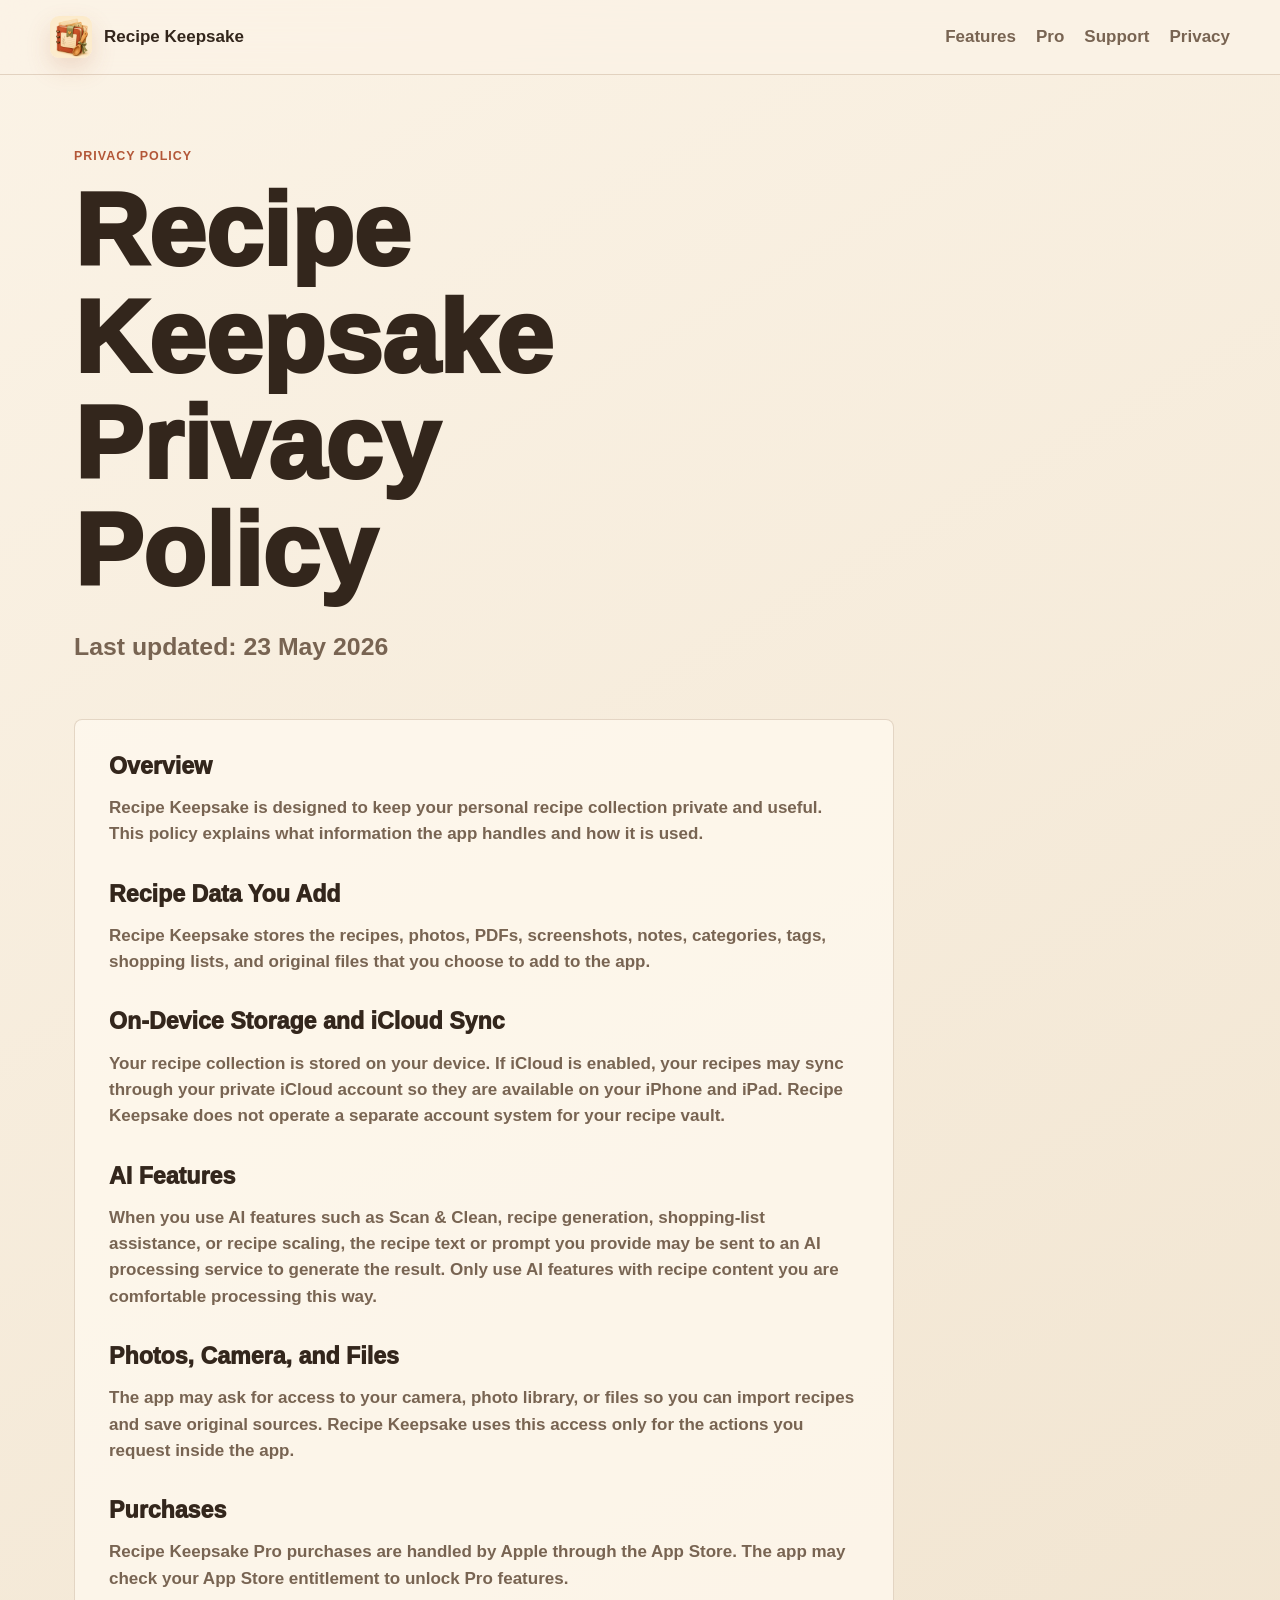
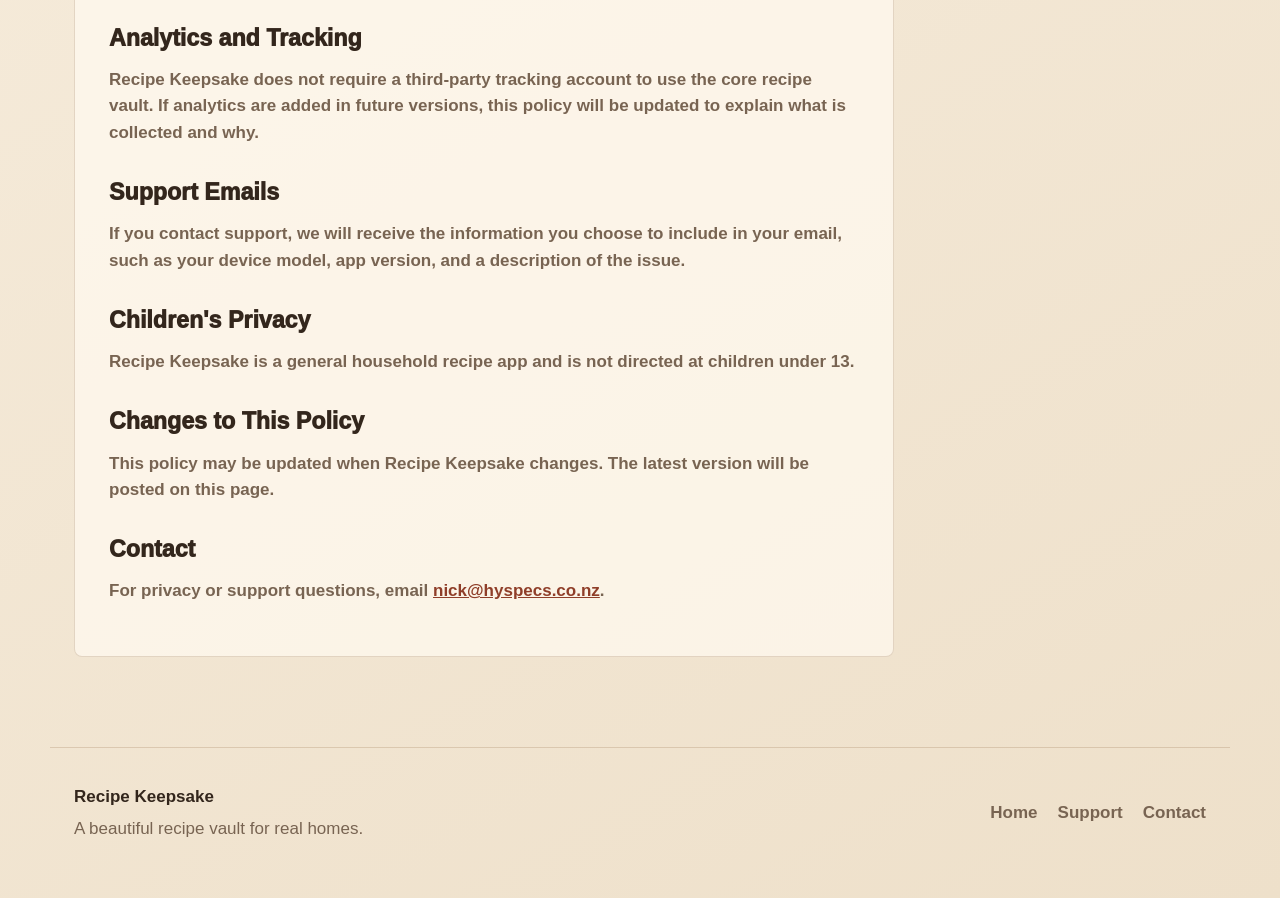
==== privacy.html @ 939016c6 "Build Recipe Keepsake marketing site" ====
<!doctype html>
<html lang="en">
<head>
  <meta charset="utf-8">
  <meta name="viewport" content="width=device-width, initial-scale=1">
  <title>Privacy Policy | Recipe Keepsake</title>
  <meta name="description" content="Privacy policy for Recipe Keepsake.">
  <link rel="icon" href="assets/icons/app-icon.png">
  <link rel="stylesheet" href="styles.css">
</head>
<body>
  <header class="site-header">
    <a class="brand" href="index.html"><img src="assets/icons/app-icon.png" alt=""><span>Recipe Keepsake</span></a>
    <nav aria-label="Main navigation">
      <a href="index.html#features">Features</a>
      <a href="index.html#pro">Pro</a>
      <a href="support.html">Support</a>
      <a href="privacy.html">Privacy</a>
    </nav>
  </header>

  <main class="page policy">
    <section class="page-hero">
      <p class="eyebrow">Privacy Policy</p>
      <h1>Recipe Keepsake Privacy Policy</h1>
      <p class="lede">Last updated: 23 May 2026</p>
    </section>

    <section class="policy-body">
      <h2>Overview</h2>
      <p>Recipe Keepsake is designed to keep your personal recipe collection private and useful. This policy explains what information the app handles and how it is used.</p>

      <h2>Recipe Data You Add</h2>
      <p>Recipe Keepsake stores the recipes, photos, PDFs, screenshots, notes, categories, tags, shopping lists, and original files that you choose to add to the app.</p>

      <h2>On-Device Storage and iCloud Sync</h2>
      <p>Your recipe collection is stored on your device. If iCloud is enabled, your recipes may sync through your private iCloud account so they are available on your iPhone and iPad. Recipe Keepsake does not operate a separate account system for your recipe vault.</p>

      <h2>AI Features</h2>
      <p>When you use AI features such as Scan & Clean, recipe generation, shopping-list assistance, or recipe scaling, the recipe text or prompt you provide may be sent to an AI processing service to generate the result. Only use AI features with recipe content you are comfortable processing this way.</p>

      <h2>Photos, Camera, and Files</h2>
      <p>The app may ask for access to your camera, photo library, or files so you can import recipes and save original sources. Recipe Keepsake uses this access only for the actions you request inside the app.</p>

      <h2>Purchases</h2>
      <p>Recipe Keepsake Pro purchases are handled by Apple through the App Store. The app may check your App Store entitlement to unlock Pro features.</p>

      <h2>Analytics and Tracking</h2>
      <p>Recipe Keepsake does not require a third-party tracking account to use the core recipe vault. If analytics are added in future versions, this policy will be updated to explain what is collected and why.</p>

      <h2>Support Emails</h2>
      <p>If you contact support, we will receive the information you choose to include in your email, such as your device model, app version, and a description of the issue.</p>

      <h2>Children's Privacy</h2>
      <p>Recipe Keepsake is a general household recipe app and is not directed at children under 13.</p>

      <h2>Changes to This Policy</h2>
      <p>This policy may be updated when Recipe Keepsake changes. The latest version will be posted on this page.</p>

      <h2>Contact</h2>
      <p>For privacy or support questions, email <a href="mailto:nick@hyspecs.co.nz?subject=Recipe%20Keepsake%20Privacy">nick@hyspecs.co.nz</a>.</p>
    </section>
  </main>

  <footer class="site-footer">
    <div><strong>Recipe Keepsake</strong><p>A beautiful recipe vault for real homes.</p></div>
    <nav><a href="index.html">Home</a><a href="support.html">Support</a><a href="mailto:nick@hyspecs.co.nz?subject=Recipe%20Keepsake%20Privacy">Contact</a></nav>
  </footer>
</body>
</html>
---- styles.css ----
:root {
  --bg: #fbf3e6;
  --bg-2: #eee0ca;
  --surface: #fffaf0;
  --paper: #f8eccc;
  --ink: #33261c;
  --muted: #786452;
  --terra: #b35738;
  --terra-dark: #8f3e29;
  --sage: #617a5c;
  --line: rgba(148, 109, 72, 0.24);
  --shadow: rgba(64, 41, 24, 0.16);
  --max: 1180px;
}

* {
  box-sizing: border-box;
}

html {
  scroll-behavior: smooth;
}

body {
  margin: 0;
  background: linear-gradient(150deg, var(--bg), var(--bg-2));
  color: var(--ink);
  font-family: -apple-system, BlinkMacSystemFont, "SF Pro Text", "Segoe UI", sans-serif;
  font-size: 17px;
  line-height: 1.55;
  overflow-x: hidden;
}

img {
  display: block;
  max-width: 100%;
}

a {
  color: inherit;
}

.site-header {
  position: sticky;
  top: 0;
  z-index: 20;
  display: flex;
  align-items: center;
  justify-content: space-between;
  gap: 24px;
  padding: 16px max(24px, calc((100vw - var(--max)) / 2));
  background: rgba(251, 243, 230, 0.86);
  border-bottom: 1px solid var(--line);
  backdrop-filter: blur(18px);
}

.brand {
  display: inline-flex;
  align-items: center;
  gap: 12px;
  font-weight: 850;
  text-decoration: none;
}

.brand img {
  width: 42px;
  height: 42px;
  border-radius: 9px;
  box-shadow: 0 10px 24px rgba(179, 87, 56, 0.18);
}

.site-header nav,
.site-footer nav {
  display: flex;
  align-items: center;
  gap: 20px;
  flex-wrap: wrap;
}

.site-header nav a,
.site-footer nav a {
  color: var(--muted);
  font-weight: 750;
  text-decoration: none;
}

.site-header nav a:hover,
.site-footer nav a:hover {
  color: var(--terra);
}

.hero {
  display: grid;
  grid-template-columns: minmax(0, 0.95fr) minmax(420px, 1.05fr);
  align-items: center;
  gap: 32px;
  max-width: var(--max);
  min-height: 780px;
  margin: 0 auto;
  padding: 48px 24px;
}

.hero-copy {
  width: min(620px, calc(100vw - 48px));
  max-width: 620px;
}

.eyebrow {
  margin: 0 0 12px;
  color: var(--terra);
  font-size: 0.78rem;
  font-weight: 900;
  letter-spacing: 0.08em;
  text-transform: uppercase;
}

h1,
h2,
h3 {
  margin: 0;
  line-height: 1.04;
  letter-spacing: 0;
}

h1 {
  max-width: 650px;
  font-size: clamp(3.6rem, 8vw, 6.7rem);
  font-weight: 950;
}

h2 {
  font-size: clamp(2.2rem, 4vw, 4.2rem);
  font-weight: 930;
}

h3 {
  font-size: 1.25rem;
  font-weight: 900;
}

.lede {
  max-width: 640px;
  margin: 24px 0 0;
  color: var(--muted);
  font-size: clamp(1.2rem, 2.1vw, 1.55rem);
  font-weight: 650;
}

.hero-actions {
  display: flex;
  gap: 12px;
  flex-wrap: wrap;
  margin-top: 32px;
  max-width: 100%;
}

.button {
  display: inline-flex;
  align-items: center;
  justify-content: center;
  max-width: 100%;
  min-height: 52px;
  padding: 0 22px;
  border-radius: 8px;
  font-weight: 850;
  text-decoration: none;
}

.button.primary {
  background: var(--terra);
  color: #fff;
  box-shadow: 0 18px 34px rgba(179, 87, 56, 0.22);
}

.button.secondary {
  background: rgba(255, 250, 240, 0.7);
  border: 1px solid var(--line);
  color: var(--terra-dark);
}

.fine-print {
  margin: 18px 0 0;
  color: var(--muted);
  font-size: 0.96rem;
  font-weight: 650;
}

.hero-art {
  position: relative;
  min-height: 690px;
}

.phone-shot {
  position: absolute;
  width: min(420px, 44vw);
  border-radius: 36px;
  box-shadow: 0 32px 80px var(--shadow);
}

.main-shot {
  right: 140px;
  top: 0;
  transform: rotate(-2deg);
}

.side-shot {
  right: 0;
  top: 112px;
  transform: rotate(3deg);
}

.trust-strip {
  display: grid;
  grid-template-columns: repeat(3, 1fr);
  gap: 1px;
  max-width: var(--max);
  margin: 0 auto 28px;
  padding: 0 24px;
}

.trust-strip div {
  min-height: 120px;
  padding: 24px;
  background: rgba(255, 250, 240, 0.7);
  border: 1px solid var(--line);
}

.trust-strip strong,
.trust-strip span {
  display: block;
}

.trust-strip strong {
  font-size: 1.1rem;
  font-weight: 900;
}

.trust-strip span {
  margin-top: 6px;
  color: var(--muted);
  font-weight: 650;
}

.section {
  max-width: var(--max);
  margin: 0 auto;
  padding: 90px 24px;
}

.split {
  display: grid;
  grid-template-columns: 0.72fr 1.28fr;
  gap: 52px;
}

.split > div > p:not(.eyebrow),
.showcase-copy p,
.pro-copy p,
.privacy-callout p {
  color: var(--muted);
  font-size: 1.12rem;
  font-weight: 620;
}

.feature-grid {
  display: grid;
  grid-template-columns: repeat(2, 1fr);
  gap: 14px;
}

.feature-grid article,
.support-grid article {
  min-height: 190px;
  padding: 24px;
  background: rgba(255, 250, 240, 0.72);
  border: 1px solid var(--line);
  border-radius: 8px;
  box-shadow: 0 12px 28px rgba(64, 41, 24, 0.08);
}

.feature-grid p,
.support-grid p {
  margin: 10px 0 0;
  color: var(--muted);
  font-weight: 620;
}

.icon {
  display: grid;
  width: 46px;
  height: 46px;
  margin-bottom: 18px;
  place-items: center;
  background: rgba(196, 206, 169, 0.3);
  border-radius: 8px;
}

.showcase {
  max-width: var(--max);
  margin: 0 auto;
  padding: 70px 24px 36px;
}

.showcase-copy {
  max-width: 720px;
  margin-bottom: 28px;
}

.showcase img {
  width: 100%;
  border-radius: 8px;
  box-shadow: 0 30px 80px rgba(64, 41, 24, 0.18);
}

.pro-section {
  display: grid;
  grid-template-columns: 0.95fr 1.05fr;
  align-items: center;
  gap: 48px;
}

.check-list {
  display: grid;
  gap: 12px;
  margin: 26px 0 0;
  padding: 0;
  list-style: none;
}

.check-list li {
  position: relative;
  padding-left: 30px;
  color: var(--muted);
  font-weight: 750;
}

.check-list li::before {
  position: absolute;
  left: 0;
  color: var(--sage);
  content: "✓";
  font-weight: 950;
}

.stacked-shots {
  display: grid;
  grid-template-columns: 1fr 1fr;
  gap: 18px;
  align-items: center;
}

.stacked-shots img {
  border-radius: 30px;
  box-shadow: 0 24px 60px rgba(64, 41, 24, 0.16);
}

.stacked-shots img:first-child {
  transform: translateY(32px);
}

.privacy-callout {
  display: flex;
  align-items: center;
  justify-content: space-between;
  gap: 28px;
  margin-bottom: 40px;
  background: rgba(255, 250, 240, 0.66);
  border: 1px solid var(--line);
  border-radius: 8px;
}

.privacy-callout div {
  max-width: 780px;
}

.site-footer {
  display: flex;
  justify-content: space-between;
  gap: 24px;
  max-width: var(--max);
  margin: 0 auto;
  padding: 36px 24px 56px;
  border-top: 1px solid var(--line);
}

.site-footer p {
  margin: 6px 0 0;
  color: var(--muted);
}

.page {
  max-width: var(--max);
  margin: 0 auto;
  padding: 72px 24px 90px;
}

.page-hero {
  max-width: 760px;
}

.page-hero .button {
  margin-top: 28px;
}

.support-grid {
  display: grid;
  grid-template-columns: repeat(3, 1fr);
  gap: 14px;
  margin-top: 56px;
}

.policy-body {
  max-width: 820px;
  margin-top: 52px;
  padding: 34px;
  background: rgba(255, 250, 240, 0.72);
  border: 1px solid var(--line);
  border-radius: 8px;
}

.policy-body h2 {
  margin-top: 34px;
  font-size: 1.45rem;
}

.policy-body h2:first-child {
  margin-top: 0;
}

.policy-body p {
  color: var(--muted);
  font-weight: 620;
}

.policy-body a {
  color: var(--terra-dark);
  font-weight: 800;
}

@media (max-width: 980px) {
  .hero,
  .split,
  .pro-section {
    grid-template-columns: minmax(0, 1fr);
  }

  .hero {
    min-height: auto;
  }

  .hero-art {
    display: flex;
    justify-content: center;
    min-height: 0;
    margin-top: 34px;
  }

  .phone-shot {
    position: static;
    width: min(76vw, 420px);
    transform: none;
  }

  .side-shot {
    display: none;
  }

  .support-grid {
    grid-template-columns: repeat(2, 1fr);
  }
}

@media (max-width: 720px) {
  body {
    font-size: 16px;
  }

  .site-header,
  .site-footer,
  .privacy-callout {
    align-items: flex-start;
    flex-direction: column;
  }

  .site-header nav {
    gap: 14px;
  }

  h1 {
    font-size: clamp(3rem, 15vw, 3.45rem);
  }

  .hero {
    padding-top: 42px;
    overflow: hidden;
    width: 100%;
    grid-template-columns: minmax(0, 1fr);
  }

  .hero-copy,
  .hero-art,
  .page-hero,
  .showcase-copy,
  .pro-copy,
  .privacy-callout div {
    max-width: 100%;
    min-width: 0;
  }

  .lede,
  .fine-print,
  .hero-copy p {
    max-width: 100%;
    overflow-wrap: break-word;
  }

  .hero-art {
    display: flex;
    justify-content: center;
    min-height: 0;
    margin-top: 30px;
  }

  .phone-shot {
    position: static;
    width: min(86vw, 340px);
    border-radius: 24px;
    transform: none;
  }

  .main-shot {
    left: auto;
  }

  .side-shot {
    display: none;
  }

  .hero-actions {
    align-items: stretch;
    flex-direction: column;
  }

  .button {
    width: 100%;
  }

  .trust-strip,
  .feature-grid,
  .support-grid,
  .stacked-shots {
    grid-template-columns: 1fr;
  }

  .section {
    padding: 62px 24px;
  }
}
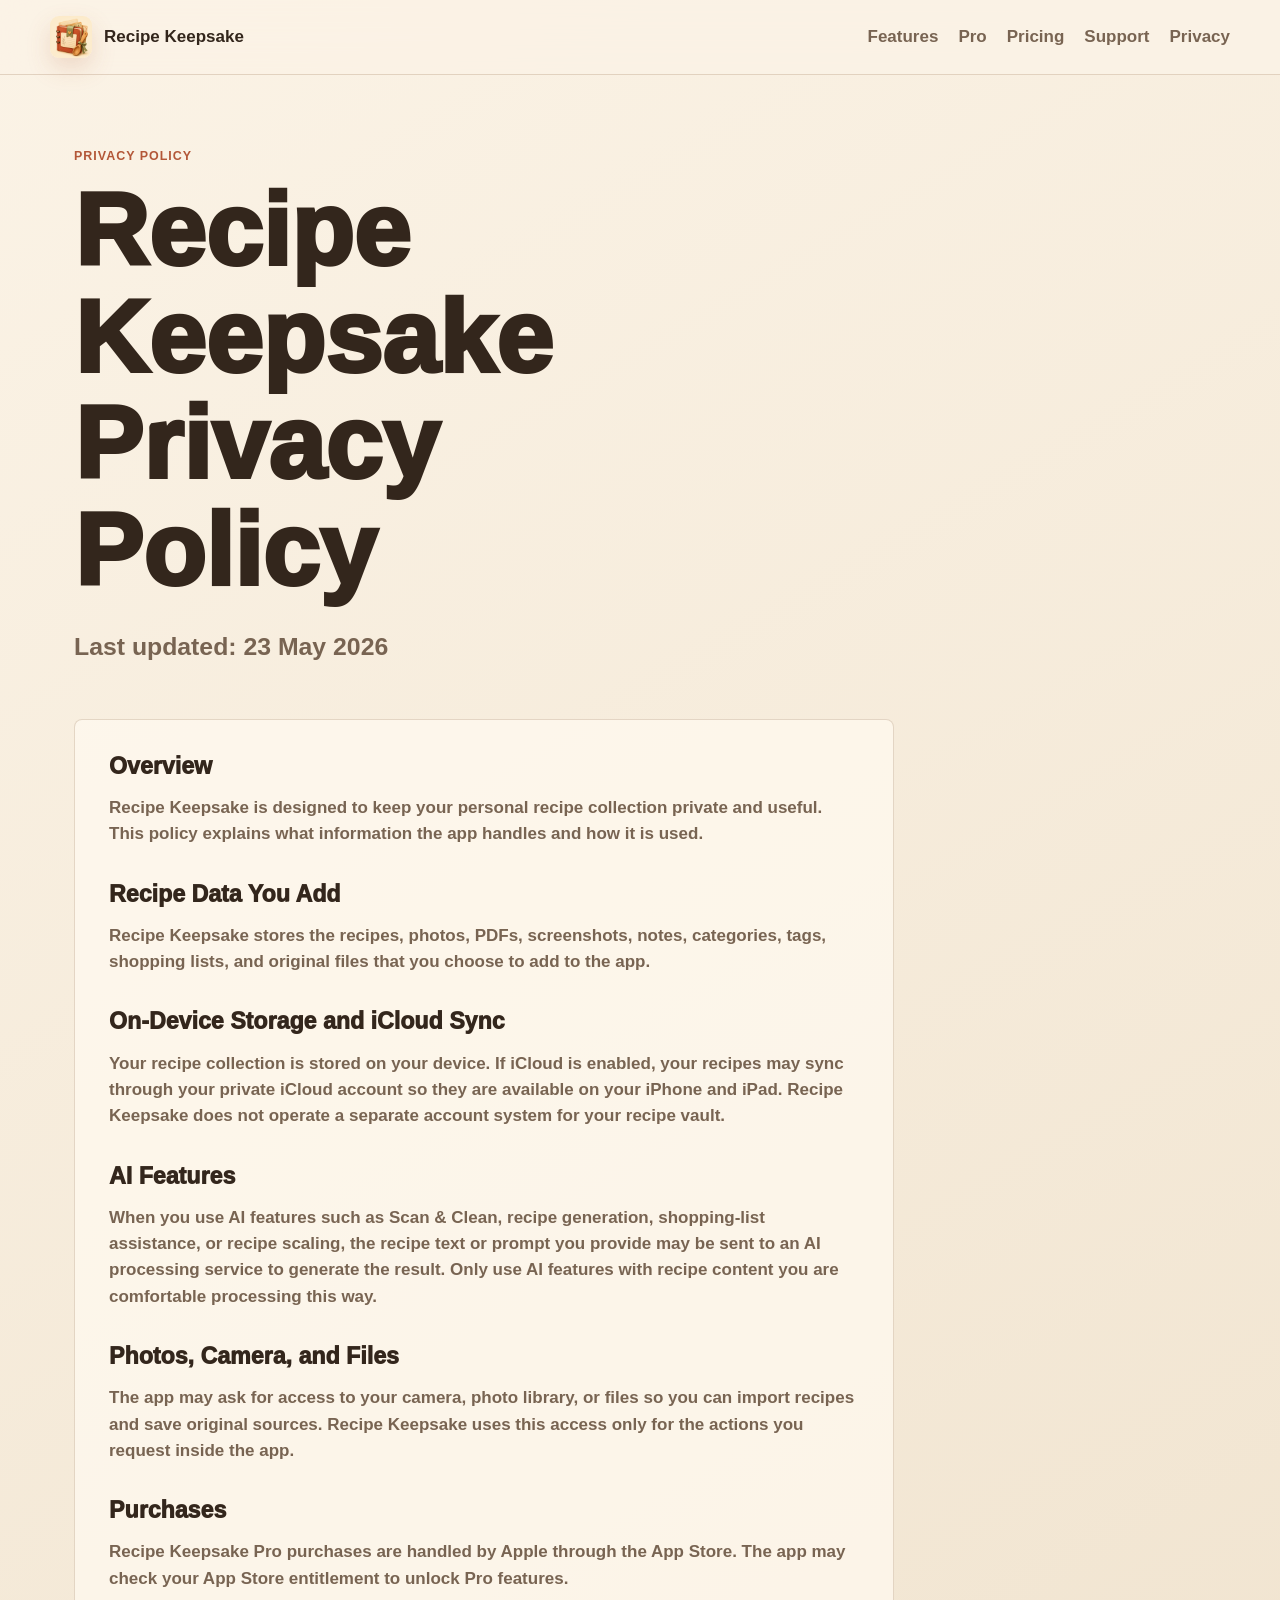
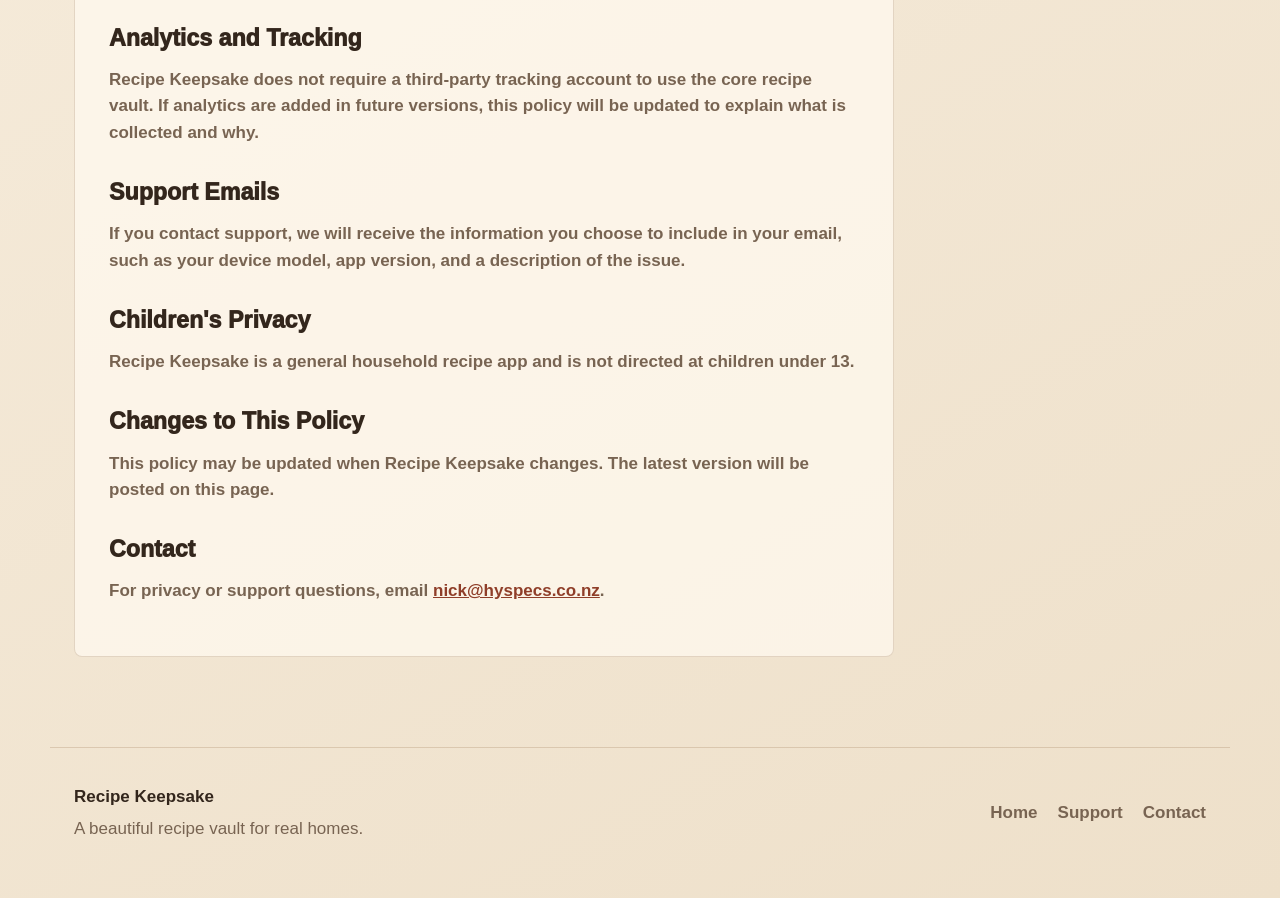
==== commit ce1eb4d3: "Add Pricing nav link, canonical URLs, and og:url to all pages - Add Pricing link to header nav on al" ====
--- a/privacy.html
+++ b/privacy.html
@@ -5,6 +5,8 @@
   <meta name="viewport" content="width=device-width, initial-scale=1">
   <title>Privacy Policy | Recipe Keepsake</title>
   <meta name="description" content="Privacy policy for Recipe Keepsake.">
+  <meta property="og:url" content="https://nhcottier.github.io/RecipeKeepsake/privacy.html">
+  <link rel="canonical" href="https://nhcottier.github.io/RecipeKeepsake/privacy.html">
   <link rel="icon" href="assets/icons/app-icon.png">
   <link rel="stylesheet" href="styles.css">
 </head>
@@ -14,6 +16,7 @@
     <nav aria-label="Main navigation">
       <a href="index.html#features">Features</a>
       <a href="index.html#pro">Pro</a>
+      <a href="index.html#pricing">Pricing</a>
       <a href="support.html">Support</a>
       <a href="privacy.html">Privacy</a>
     </nav>
--- a/styles.css
+++ b/styles.css
@@ -91,18 +91,22 @@
 
 .hero {
   display: grid;
-  grid-template-columns: minmax(0, 0.95fr) minmax(420px, 1.05fr);
+  grid-template-columns: minmax(0, 0.96fr) minmax(0, 1.04fr);
   align-items: center;
-  gap: 32px;
+  gap: 64px;
   max-width: var(--max);
   min-height: 780px;
   margin: 0 auto;
   padding: 48px 24px;
+  overflow: hidden;
 }
 
 .hero-copy {
   width: min(620px, calc(100vw - 48px));
   max-width: 620px;
+  min-width: 0;
+  position: relative;
+  z-index: 2;
 }
 
 .eyebrow {
@@ -187,18 +191,22 @@
 
 .hero-art {
   position: relative;
+  justify-self: end;
+  width: min(100%, 560px);
   min-height: 690px;
+  min-width: 0;
+  z-index: 1;
 }
 
 .phone-shot {
   position: absolute;
-  width: min(420px, 44vw);
+  width: clamp(300px, 27vw, 390px);
   border-radius: 36px;
   box-shadow: 0 32px 80px var(--shadow);
 }
 
 .main-shot {
-  right: 140px;
+  right: 148px;
   top: 0;
   transform: rotate(-2deg);
 }
@@ -314,9 +322,21 @@
 
 .pro-section {
   display: grid;
-  grid-template-columns: 0.95fr 1.05fr;
+  grid-template-columns: minmax(0, 0.98fr) minmax(0, 0.82fr);
   align-items: center;
-  gap: 48px;
+  gap: 72px;
+  overflow: hidden;
+}
+
+.pro-section h2 {
+  font-size: clamp(2.35rem, 5vw, 5.35rem);
+  max-width: 760px;
+}
+
+.pro-copy {
+  min-width: 0;
+  position: relative;
+  z-index: 2;
 }
 
 .check-list {
@@ -347,9 +367,14 @@
   grid-template-columns: 1fr 1fr;
   gap: 18px;
   align-items: center;
+  justify-items: end;
+  min-width: 0;
+  position: relative;
+  z-index: 1;
 }
 
 .stacked-shots img {
+  width: min(100%, 320px);
   border-radius: 30px;
   box-shadow: 0 24px 60px rgba(64, 41, 24, 0.16);
 }
@@ -437,6 +462,127 @@
   font-weight: 800;
 }
 
+/* Pricing section */
+.pricing-section {
+  margin-bottom: 0;
+}
+
+.pricing-header-copy {
+  max-width: 640px;
+  margin-bottom: 48px;
+}
+
+.pricing-header-copy p:not(.eyebrow) {
+  color: var(--muted);
+  font-size: 1.12rem;
+  font-weight: 620;
+  margin: 16px 0 0;
+}
+
+.pricing-grid {
+  display: grid;
+  grid-template-columns: 1fr 1fr;
+  gap: 20px;
+  max-width: 860px;
+}
+
+.pricing-card {
+  padding: 36px;
+  background: rgba(255, 250, 240, 0.72);
+  border: 1px solid var(--line);
+  border-radius: 12px;
+  box-shadow: 0 12px 32px rgba(64, 41, 24, 0.08);
+  display: flex;
+  flex-direction: column;
+  gap: 0;
+}
+
+.pricing-card--pro {
+  border-color: var(--terra);
+  background: rgba(255, 248, 238, 0.92);
+  box-shadow: 0 18px 48px rgba(179, 87, 56, 0.14);
+  position: relative;
+}
+
+.plan-badge {
+  display: inline-flex;
+  align-self: flex-start;
+  margin: 0 0 16px;
+  padding: 4px 14px;
+  background: var(--terra);
+  color: #fff;
+  border-radius: 20px;
+  font-size: 0.8rem;
+  font-weight: 900;
+  letter-spacing: 0.06em;
+  text-transform: uppercase;
+}
+
+.plan-name {
+  margin: 0 0 6px;
+  font-size: 1.4rem;
+  font-weight: 950;
+  color: var(--ink);
+}
+
+.plan-price {
+  margin: 0 0 28px;
+  color: var(--muted);
+  font-size: 0.96rem;
+  font-weight: 700;
+}
+
+.pricing-card .check-list {
+  flex: 1;
+  margin-bottom: 32px;
+}
+
+.pricing-card .button {
+  align-self: flex-start;
+  width: 100%;
+}
+
+/* FAQ section */
+.faq-section {
+  max-width: var(--max);
+  margin: 0 auto;
+  padding: 72px 24px 90px;
+  border-top: 1px solid var(--line);
+}
+
+.faq-section h2 {
+  font-size: clamp(1.8rem, 3vw, 2.8rem);
+  margin-bottom: 40px;
+}
+
+.faq-list {
+  display: grid;
+  grid-template-columns: repeat(2, 1fr);
+  gap: 20px;
+  margin: 0;
+}
+
+.faq-item {
+  padding: 24px 28px;
+  background: rgba(255, 250, 240, 0.72);
+  border: 1px solid var(--line);
+  border-radius: 8px;
+}
+
+.faq-item dt {
+  font-weight: 900;
+  font-size: 1.05rem;
+  color: var(--ink);
+  margin-bottom: 8px;
+}
+
+.faq-item dd {
+  margin: 0;
+  color: var(--muted);
+  font-weight: 620;
+  line-height: 1.55;
+}
+
 @media (max-width: 980px) {
   .hero,
   .split,
@@ -467,6 +613,15 @@
 
   .support-grid {
     grid-template-columns: repeat(2, 1fr);
+  }
+
+  .pricing-grid {
+    grid-template-columns: 1fr;
+    max-width: 500px;
+  }
+
+  .faq-list {
+    grid-template-columns: 1fr;
   }
 }
 
@@ -548,8 +703,14 @@
   .trust-strip,
   .feature-grid,
   .support-grid,
-  .stacked-shots {
+  .stacked-shots,
+  .pricing-grid,
+  .faq-list {
     grid-template-columns: 1fr;
+  }
+
+  .pricing-card .button {
+    width: 100%;
   }
 
   .section {
